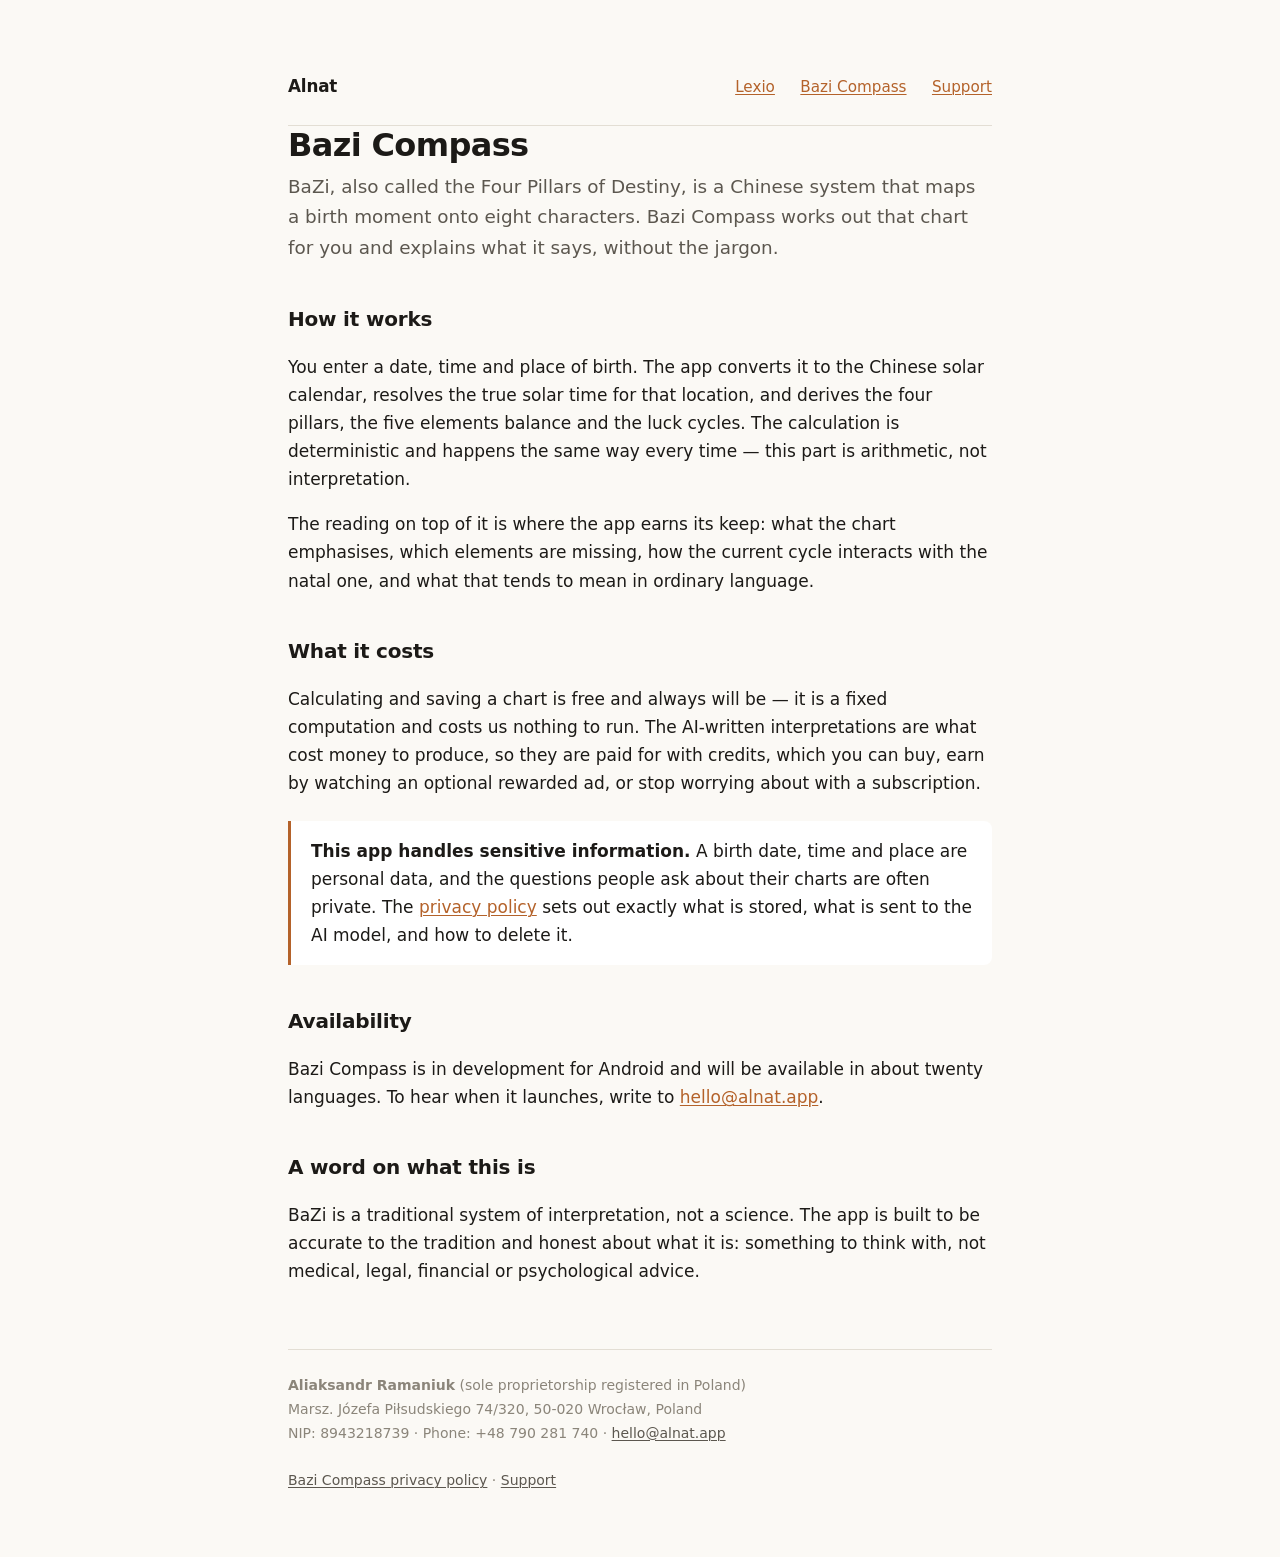
==== bazi/index.html @ 39a7bcdd "Сайт студии Alnat: страницы приложений и политики Статика на GitHub Pages под alnat.app. Сайт нужен " ====
<!DOCTYPE html>
<html lang="en">
<head>
<meta charset="utf-8">
<meta name="viewport" content="width=device-width, initial-scale=1">
<title>Bazi Compass — your Four Pillars chart, explained</title>
<meta name="description" content="Bazi Compass calculates a BaZi (Four Pillars) chart from a birth date and explains it in plain language. The chart is free.">
<link rel="stylesheet" href="/style.css">
</head>
<body>
<div class="wrap">

  <header class="top">
    <a class="brand" href="/">Alnat</a>
    <nav>
      <a href="/lexio/">Lexio</a>
      <a href="/bazi/">Bazi Compass</a>
      <a href="/support/">Support</a>
    </nav>
  </header>

  <h1>Bazi Compass</h1>
  <p class="lead">
    BaZi, also called the Four Pillars of Destiny, is a Chinese system that maps a
    birth moment onto eight characters. Bazi Compass works out that chart for you
    and explains what it says, without the jargon.
  </p>

  <h2>How it works</h2>
  <p>
    You enter a date, time and place of birth. The app converts it to the Chinese
    solar calendar, resolves the true solar time for that location, and derives
    the four pillars, the five elements balance and the luck cycles. The
    calculation is deterministic and happens the same way every time — this part
    is arithmetic, not interpretation.
  </p>
  <p>
    The reading on top of it is where the app earns its keep: what the chart
    emphasises, which elements are missing, how the current cycle interacts with
    the natal one, and what that tends to mean in ordinary language.
  </p>

  <h2>What it costs</h2>
  <p>
    Calculating and saving a chart is free and always will be — it is a fixed
    computation and costs us nothing to run. The AI-written interpretations are
    what cost money to produce, so they are paid for with credits, which you can
    buy, earn by watching an optional rewarded ad, or stop worrying about with a
    subscription.
  </p>

  <div class="note">
    <p>
      <strong>This app handles sensitive information.</strong> A birth date, time
      and place are personal data, and the questions people ask about their charts
      are often private. The <a href="/bazi/privacy/">privacy policy</a> sets out
      exactly what is stored, what is sent to the AI model, and how to delete it.
    </p>
  </div>

  <h2>Availability</h2>
  <p>
    Bazi Compass is in development for Android and will be available in about
    twenty languages. To hear when it launches, write to
    <a href="mailto:hello@alnat.app">hello@alnat.app</a>.
  </p>

  <h2>A word on what this is</h2>
  <p>
    BaZi is a traditional system of interpretation, not a science. The app is
    built to be accurate to the tradition and honest about what it is: something
    to think with, not medical, legal, financial or psychological advice.
  </p>

  <footer class="legal">
    <strong>Aliaksandr Ramaniuk</strong> (sole proprietorship registered in Poland)<br>
    Marsz. Józefa Piłsudskiego 74/320, 50-020 Wrocław, Poland<br>
    NIP: 8943218739 · Phone: +48 790 281 740 · <a href="mailto:hello@alnat.app">hello@alnat.app</a><br>
    <br>
    <a href="/bazi/privacy/">Bazi Compass privacy policy</a> · <a href="/support/">Support</a>
  </footer>

</div>
</body>
</html>
---- style.css ----
/* Alnat — общие стили сайта студии.
   Один файл на все страницы: их семь, и заводить сборку ради этого незачем. */

:root {
  --paper: #fbf9f5;
  --ink: #1c1a17;
  --muted: #5c574f;
  --faint: #8b857a;
  --line: #e3ded4;
  --accent: #b4622a;
  --card: #ffffff;
}

@media (prefers-color-scheme: dark) {
  :root {
    --paper: #161513;
    --ink: #ece8e1;
    --muted: #a8a298;
    --faint: #756f66;
    --line: #2c2a26;
    --accent: #d98246;
    --card: #1e1c19;
  }
}

* { box-sizing: border-box; }

body {
  margin: 0;
  padding: 0 1.25rem;
  background: var(--paper);
  color: var(--ink);
  font-family: system-ui, -apple-system, "Segoe UI", Roboto, sans-serif;
  font-size: 17px;
  line-height: 1.65;
  -webkit-text-size-adjust: 100%;
}

.wrap { max-width: 44rem; margin: 0 auto; padding: 3rem 0 4rem; }

a { color: var(--accent); text-decoration-thickness: 1px; text-underline-offset: 2px; }
a:hover { text-decoration-thickness: 2px; }

h1 { font-size: 2rem; line-height: 1.2; margin: 0 0 .5rem; letter-spacing: -.02em; }
h2 { font-size: 1.25rem; margin: 2.5rem 0 .75rem; letter-spacing: -.01em; }
h3 { font-size: 1rem; margin: 1.75rem 0 .5rem; }

.lead { font-size: 1.15rem; color: var(--muted); margin: 0 0 2rem; }

/* Шапка: имя студии слева, разделы справа. */
header.top {
  display: flex; flex-wrap: wrap; gap: 1rem;
  align-items: baseline; justify-content: space-between;
  padding: 1.5rem 0; border-bottom: 1px solid var(--line);
}
header.top .brand { font-weight: 700; font-size: 1.05rem; color: var(--ink); text-decoration: none; letter-spacing: -.01em; }
header.top nav a { margin-left: 1.25rem; font-size: .95rem; }

/* Карточка приложения на главной. */
.app-card {
  display: block; padding: 1.5rem; margin: 1rem 0;
  background: var(--card); border: 1px solid var(--line); border-radius: 14px;
  text-decoration: none; color: inherit;
}
.app-card:hover { border-color: var(--accent); }
.app-card h3 { margin: 0 0 .35rem; font-size: 1.15rem; color: var(--ink); }
.app-card p { margin: 0; color: var(--muted); font-size: .97rem; }
.app-card .tag { display: inline-block; margin-top: .75rem; font-size: .8rem; color: var(--faint); }

table { border-collapse: collapse; width: 100%; margin: 1rem 0; font-size: .95rem; }
th, td { text-align: left; padding: .6rem .75rem; border-bottom: 1px solid var(--line); vertical-align: top; }
th { color: var(--faint); font-weight: 600; font-size: .85rem; }

/* Врезка для главного утверждения политики. */
.note {
  padding: 1rem 1.25rem; margin: 1.5rem 0;
  border-left: 3px solid var(--accent); background: var(--card);
  border-radius: 0 8px 8px 0;
}
.note p { margin: 0; }

ul { padding-left: 1.25rem; }
li { margin: .4rem 0; }

footer.legal {
  margin-top: 4rem; padding-top: 1.5rem;
  border-top: 1px solid var(--line);
  font-size: .875rem; color: var(--faint); line-height: 1.7;
}
footer.legal a { color: var(--muted); }

.updated { font-size: .875rem; color: var(--faint); margin-top: -1rem; margin-bottom: 2rem; }
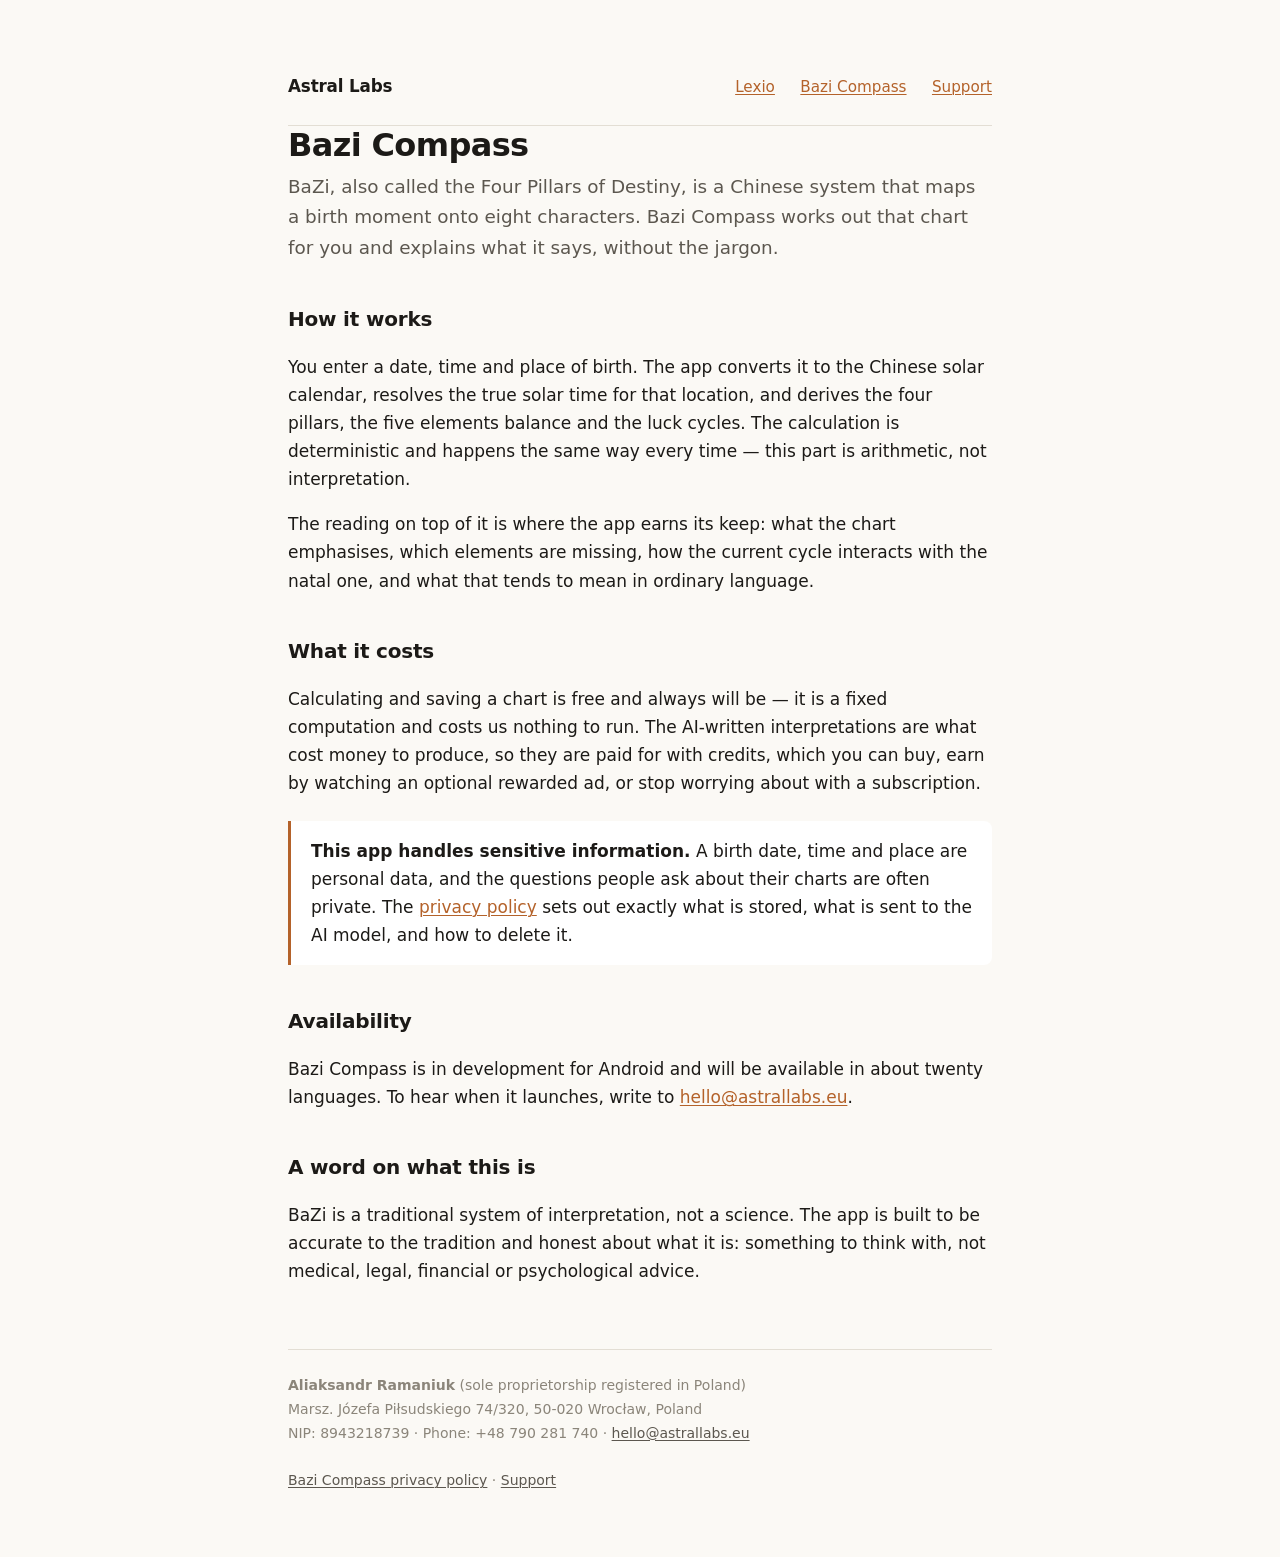
==== commit 3c2de42a: "Студия Astral Labs вместо Alnat: имя, домен astrallabs.eu, почта Имя разработчика в Play уже Astral " ====
--- a/bazi/index.html
+++ b/bazi/index.html
@@ -11,7 +11,7 @@
 <div class="wrap">
 
   <header class="top">
-    <a class="brand" href="/">Alnat</a>
+    <a class="brand" href="/">Astral Labs</a>
     <nav>
       <a href="/lexio/">Lexio</a>
       <a href="/bazi/">Bazi Compass</a>
@@ -62,7 +62,7 @@
   <p>
     Bazi Compass is in development for Android and will be available in about
     twenty languages. To hear when it launches, write to
-    <a href="mailto:hello@alnat.app">hello@alnat.app</a>.
+    <a href="mailto:hello@astrallabs.eu">hello@astrallabs.eu</a>.
   </p>
 
   <h2>A word on what this is</h2>
@@ -75,7 +75,7 @@
   <footer class="legal">
     <strong>Aliaksandr Ramaniuk</strong> (sole proprietorship registered in Poland)<br>
     Marsz. Józefa Piłsudskiego 74/320, 50-020 Wrocław, Poland<br>
-    NIP: 8943218739 · Phone: +48 790 281 740 · <a href="mailto:hello@alnat.app">hello@alnat.app</a><br>
+    NIP: 8943218739 · Phone: +48 790 281 740 · <a href="mailto:hello@astrallabs.eu">hello@astrallabs.eu</a><br>
     <br>
     <a href="/bazi/privacy/">Bazi Compass privacy policy</a> · <a href="/support/">Support</a>
   </footer>
--- a/style.css
+++ b/style.css
@@ -1,4 +1,4 @@
-/* Alnat — общие стили сайта студии.
+/* Astral Labs — общие стили сайта студии.
    Один файл на все страницы: их семь, и заводить сборку ради этого незачем. */
 
 :root {
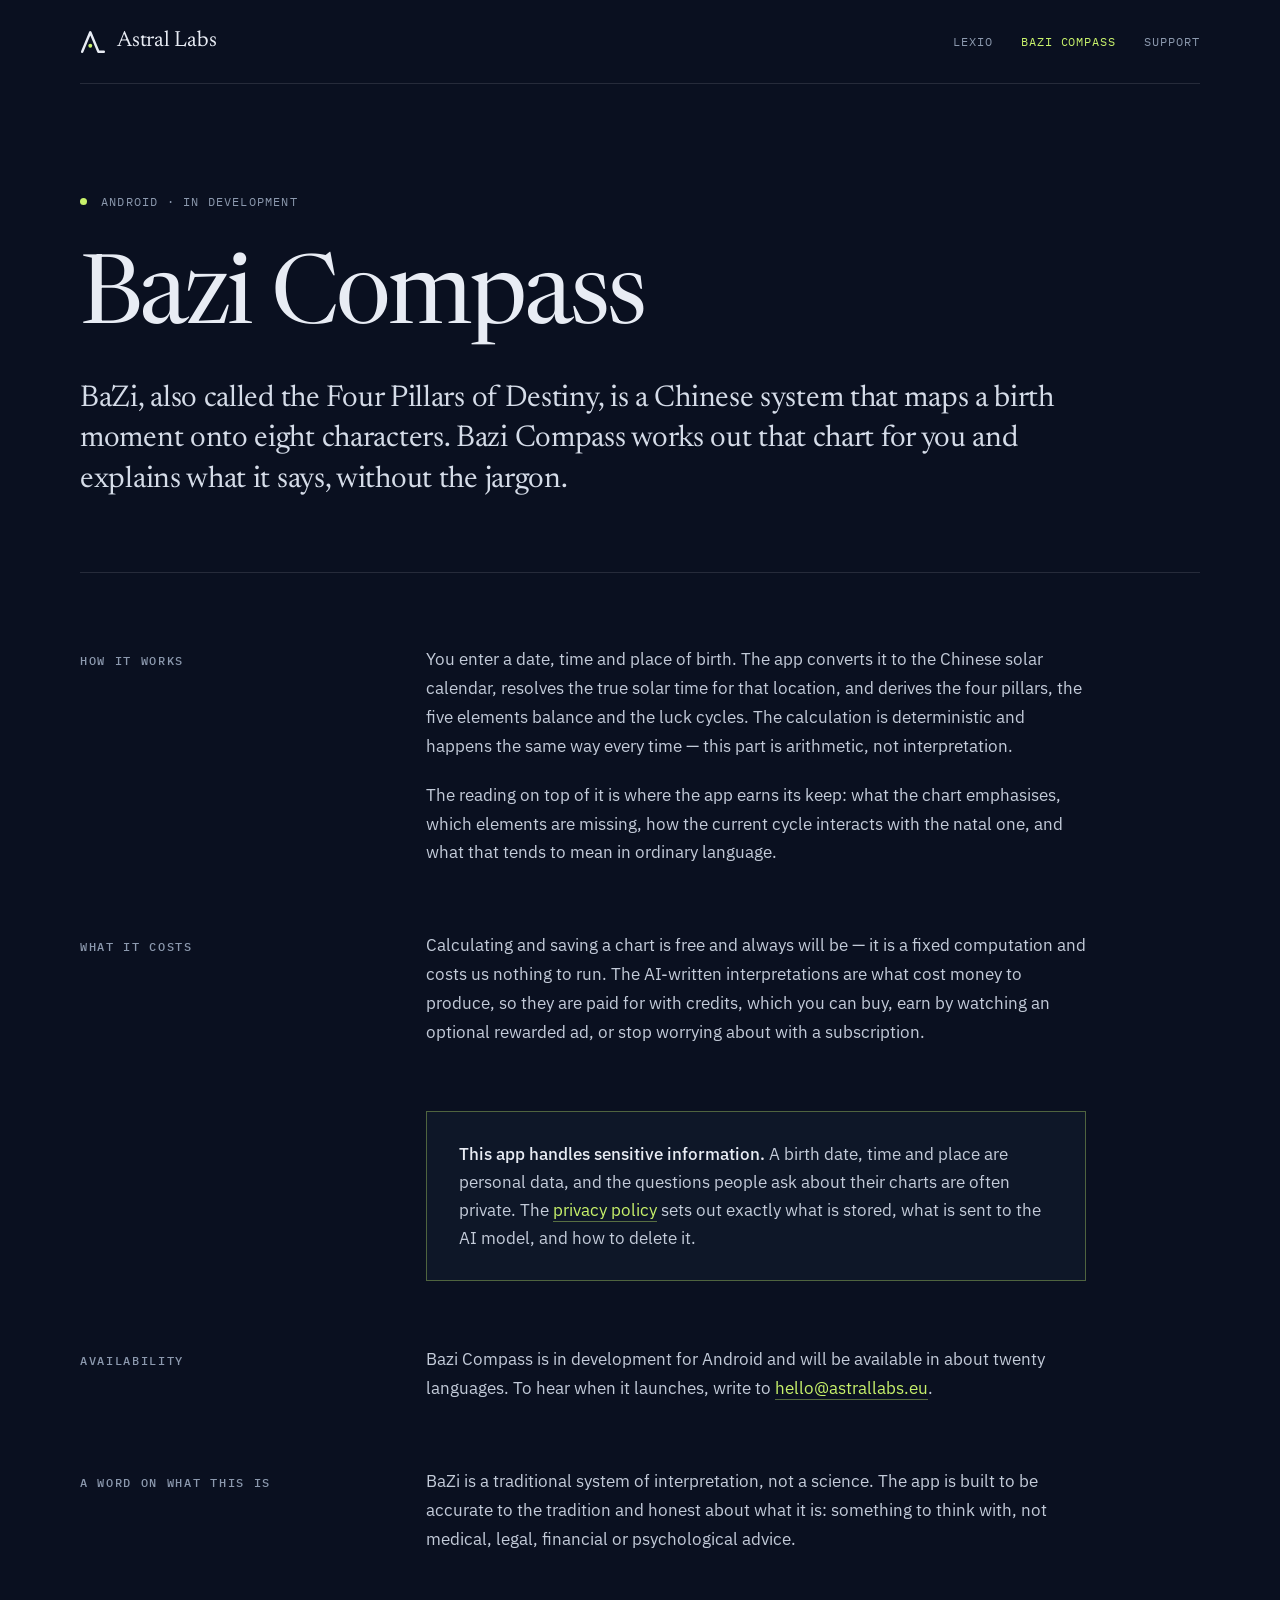
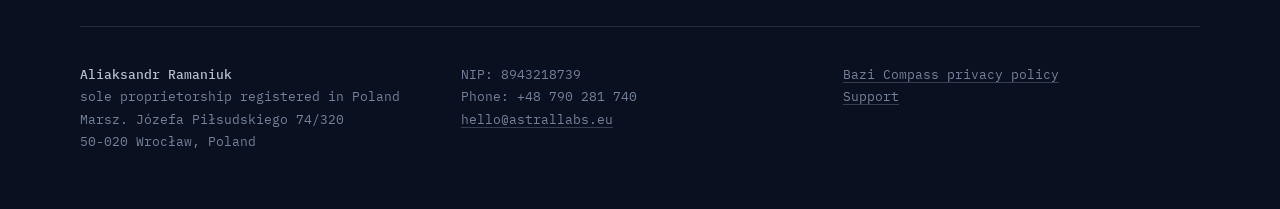
==== commit ce99f5d8: "Внутренние страницы по макетам из Claude Design, style.css убран Lexio, Bazi Compass, поддержка и об" ====
--- a/bazi/index.html
+++ b/bazi/index.html
@@ -5,79 +5,72 @@
 <meta name="viewport" content="width=device-width, initial-scale=1">
 <title>Bazi Compass — your Four Pillars chart, explained</title>
 <meta name="description" content="Bazi Compass calculates a BaZi (Four Pillars) chart from a birth date and explains it in plain language. The chart is free.">
-<link rel="stylesheet" href="/style.css">
+<meta name="theme-color" content="#0A1020">
+<link rel="icon" type="image/svg+xml" href="/favicon.svg">
+<link rel="preconnect" href="https://fonts.googleapis.com">
+<link rel="preconnect" href="https://fonts.gstatic.com" crossorigin>
+<link href="https://fonts.googleapis.com/css2?family=Newsreader:ital,opsz,wght@0,6..72,300;0,6..72,400;1,6..72,300&family=IBM+Plex+Mono:wght@400;500&family=IBM+Plex+Sans:wght@400;500&display=swap" rel="stylesheet">
+<link rel="stylesheet" href="/theme.css">
 </head>
 <body>
 <div class="wrap">
 
   <header class="top">
-    <a class="brand" href="/">Astral Labs</a>
+    <a class="brand" href="/">
+      <svg viewBox="0 0 48 48" fill="none" aria-hidden="true"><path d="M4 42 L19 6 L34 42 H44" stroke="#E8ECF4" stroke-width="4.5" stroke-linecap="round" stroke-linejoin="round"/><circle cx="19" cy="31" r="3.6" fill="#C8F26B"/></svg>
+      <span>Astral Labs</span>
+    </a>
     <nav>
       <a href="/lexio/">Lexio</a>
-      <a href="/bazi/">Bazi Compass</a>
+      <a href="/bazi/" class="active">Bazi Compass</a>
       <a href="/support/">Support</a>
     </nav>
   </header>
 
-  <h1>Bazi Compass</h1>
-  <p class="lead">
-    BaZi, also called the Four Pillars of Destiny, is a Chinese system that maps a
-    birth moment onto eight characters. Bazi Compass works out that chart for you
-    and explains what it says, without the jargon.
-  </p>
+  <section class="page-hero">
+    <p class="eyebrow">Android · in development</p>
+    <h1>Bazi Compass</h1>
+    <p class="tagline" style="max-width:58ch">BaZi, also called the Four Pillars of Destiny, is a Chinese system that maps a birth moment onto eight characters. Bazi Compass works out that chart for you and explains what it says, without the jargon.</p>
+  </section>
 
-  <h2>How it works</h2>
-  <p>
-    You enter a date, time and place of birth. The app converts it to the Chinese
-    solar calendar, resolves the true solar time for that location, and derives
-    the four pillars, the five elements balance and the luck cycles. The
-    calculation is deterministic and happens the same way every time — this part
-    is arithmetic, not interpretation.
-  </p>
-  <p>
-    The reading on top of it is where the app earns its keep: what the chart
-    emphasises, which elements are missing, how the current cycle interacts with
-    the natal one, and what that tends to mean in ordinary language.
-  </p>
+  <article class="doc">
+    <h2 class="label">How it works</h2>
+    <div class="stack">
+      <p>You enter a date, time and place of birth. The app converts it to the Chinese solar calendar, resolves the true solar time for that location, and derives the four pillars, the five elements balance and the luck cycles. The calculation is deterministic and happens the same way every time — this part is arithmetic, not interpretation.</p>
+      <p>The reading on top of it is where the app earns its keep: what the chart emphasises, which elements are missing, how the current cycle interacts with the natal one, and what that tends to mean in ordinary language.</p>
+    </div>
 
-  <h2>What it costs</h2>
-  <p>
-    Calculating and saving a chart is free and always will be — it is a fixed
-    computation and costs us nothing to run. The AI-written interpretations are
-    what cost money to produce, so they are paid for with credits, which you can
-    buy, earn by watching an optional rewarded ad, or stop worrying about with a
-    subscription.
-  </p>
+    <h2 class="label">What it costs</h2>
+    <p>Calculating and saving a chart is free and always will be — it is a fixed computation and costs us nothing to run. The AI-written interpretations are what cost money to produce, so they are paid for with credits, which you can buy, earn by watching an optional rewarded ad, or stop worrying about with a subscription.</p>
 
-  <div class="note">
-    <p>
-      <strong>This app handles sensitive information.</strong> A birth date, time
-      and place are personal data, and the questions people ask about their charts
-      are often private. The <a href="/bazi/privacy/">privacy policy</a> sets out
-      exactly what is stored, what is sent to the AI model, and how to delete it.
-    </p>
-  </div>
+    <div class="spacer"></div>
+    <div class="callout">
+      <strong>This app handles sensitive information.</strong> A birth date, time and place are personal data, and the questions people ask about their charts are often private. The <a href="/bazi/privacy/">privacy policy</a> sets out exactly what is stored, what is sent to the AI model, and how to delete it.
+    </div>
 
-  <h2>Availability</h2>
-  <p>
-    Bazi Compass is in development for Android and will be available in about
-    twenty languages. To hear when it launches, write to
-    <a href="mailto:hello@astrallabs.eu">hello@astrallabs.eu</a>.
-  </p>
+    <h2 class="label">Availability</h2>
+    <p>Bazi Compass is in development for Android and will be available in about twenty languages. To hear when it launches, write to <a href="mailto:hello@astrallabs.eu">hello@astrallabs.eu</a>.</p>
 
-  <h2>A word on what this is</h2>
-  <p>
-    BaZi is a traditional system of interpretation, not a science. The app is
-    built to be accurate to the tradition and honest about what it is: something
-    to think with, not medical, legal, financial or psychological advice.
-  </p>
+    <h2 class="label">A word on what this is</h2>
+    <p>BaZi is a traditional system of interpretation, not a science. The app is built to be accurate to the tradition and honest about what it is: something to think with, not medical, legal, financial or psychological advice.</p>
+  </article>
 
   <footer class="legal">
-    <strong>Aliaksandr Ramaniuk</strong> (sole proprietorship registered in Poland)<br>
-    Marsz. Józefa Piłsudskiego 74/320, 50-020 Wrocław, Poland<br>
-    NIP: 8943218739 · Phone: +48 790 281 740 · <a href="mailto:hello@astrallabs.eu">hello@astrallabs.eu</a><br>
-    <br>
-    <a href="/bazi/privacy/">Bazi Compass privacy policy</a> · <a href="/support/">Support</a>
+    <div>
+      <strong>Aliaksandr Ramaniuk</strong><br>
+      sole proprietorship registered in Poland<br>
+      Marsz. Józefa Piłsudskiego 74/320<br>
+      50-020 Wrocław, Poland
+    </div>
+    <div>
+      NIP: 8943218739<br>
+      Phone: +48 790 281 740<br>
+      <a href="mailto:hello@astrallabs.eu">hello@astrallabs.eu</a>
+    </div>
+    <div>
+      <a href="/bazi/privacy/">Bazi Compass privacy policy</a><br>
+      <a href="/support/">Support</a>
+    </div>
   </footer>
 
 </div>
--- a/theme.css
+++ b/theme.css
@@ -0,0 +1,249 @@
+/* Astral Labs — тема из Claude Design (проект «Astral Labs», Home).
+   Тёмно-синяя основа, Newsreader для заголовков, IBM Plex Sans для текста,
+   IBM Plex Mono для подписей. Страницы переезжают на неё по одной;
+   те, что ещё на style.css, эту таблицу не подключают. */
+
+:root {
+  --bg: #0A1020;
+  --bg-raised: #0E1728;
+  --bg-hover: #111C31;
+  --ink: #E8ECF4;
+  --ink-soft: #D5DCE8;
+  --muted: #B4BECE;
+  --muted-2: #9FAABC;
+  --label: #8C99AE;
+  --faint: #75819A;
+  --line: rgba(232,236,244,0.12);
+  --line-soft: rgba(232,236,244,0.08);
+  --accent: #C8F26B;
+  --accent-hover: #DCFF8F;
+  --serif: Newsreader, Georgia, "Times New Roman", serif;
+  --sans: "IBM Plex Sans", system-ui, -apple-system, "Segoe UI", Roboto, sans-serif;
+  --mono: "IBM Plex Mono", ui-monospace, SFMono-Regular, Menlo, monospace;
+}
+
+* { box-sizing: border-box; }
+html, body { margin: 0; padding: 0; background: var(--bg); }
+body {
+  color: var(--ink);
+  font-family: var(--sans);
+  font-size: 17px;
+  line-height: 1.6;
+  padding: 0 40px;
+  -webkit-text-size-adjust: 100%;
+}
+a { color: var(--ink); }
+a:hover { color: var(--accent); }
+::selection { background: var(--accent); color: var(--bg); }
+
+.wrap { max-width: 1120px; margin: 0 auto; }
+
+/* Моноширинная подпись раздела. */
+.label {
+  margin: 0;
+  font-family: var(--mono);
+  font-size: 12px;
+  font-weight: 500;
+  letter-spacing: 0.14em;
+  text-transform: uppercase;
+  color: var(--label);
+}
+
+/* Шапка. */
+header.top {
+  display: flex; align-items: center; justify-content: space-between; gap: 32px;
+  padding: 24px 0; border-bottom: 1px solid var(--line);
+}
+header.top .brand {
+  display: flex; align-items: center; gap: 11px;
+  font-family: var(--serif); font-size: 22px; letter-spacing: -0.01em;
+  text-decoration: none; color: var(--ink);
+}
+header.top .brand svg { width: 26px; height: 26px; flex: none; }
+header.top nav {
+  display: flex; gap: 28px; flex-wrap: wrap;
+  font-family: var(--mono); font-size: 12px; letter-spacing: 0.08em; text-transform: uppercase;
+}
+header.top nav a { text-decoration: none; color: var(--label); }
+header.top nav a:hover { color: var(--accent); }
+
+/* Первый экран. */
+.hero { padding: 112px 0 96px; display: grid; gap: 48px; }
+.eyebrow {
+  display: flex; align-items: center; gap: 14px;
+  font-family: var(--mono); font-size: 12px; letter-spacing: 0.1em; text-transform: uppercase; color: var(--label);
+}
+.eyebrow::before { content: ""; width: 7px; height: 7px; background: var(--accent); border-radius: 50%; display: block; }
+.hero h1 {
+  margin: 0; font-family: var(--serif); font-weight: 400;
+  font-size: clamp(46px, 7.2vw, 104px); line-height: 0.98; letter-spacing: -0.025em;
+  max-width: 16ch; text-wrap: balance;
+}
+.hero .lead, .intro { margin: 0; max-width: 56ch; font-size: 19px; line-height: 1.6; color: var(--muted); text-wrap: pretty; }
+.actions { display: flex; gap: 16px; flex-wrap: wrap; align-items: center; }
+.btn {
+  font-family: var(--mono); font-size: 13px; letter-spacing: 0.06em; text-transform: uppercase;
+  padding: 14px 22px; text-decoration: none;
+}
+.btn.primary { background: var(--accent); color: var(--bg); }
+.btn.primary:hover { background: var(--accent-hover); color: var(--bg); }
+.btn.ghost { color: var(--ink); border: 1px solid rgba(232,236,244,0.22); }
+.btn.ghost:hover { border-color: var(--accent); color: var(--accent); }
+
+/* Разделы. */
+section.block { padding: 72px 0; border-top: 1px solid var(--line); }
+section.block .label { margin-bottom: 56px; }
+section.split {
+  display: grid; grid-template-columns: minmax(200px, 1fr) minmax(0, 2.4fr); gap: 48px;
+}
+section.split .label { margin-bottom: 0; }
+
+/* Услуги: колонки, разделённые тонкой линией. */
+.services {
+  display: grid; grid-template-columns: repeat(auto-fit, minmax(260px, 1fr));
+  gap: 1px; background: var(--line);
+}
+.services > section { background: var(--bg); padding: 0 32px 8px; }
+.services > section:first-child { padding-left: 0; }
+.services > section:last-child { padding-right: 0; }
+.num { font-family: var(--mono); font-size: 12px; color: var(--accent); letter-spacing: 0.1em; margin-bottom: 20px; }
+.services h3 { margin: 0 0 16px; font-family: var(--serif); font-weight: 400; font-size: 32px; letter-spacing: -0.01em; }
+.services p { margin: 0; font-size: 15.5px; line-height: 1.65; color: var(--muted-2); text-wrap: pretty; }
+
+/* Принципы: нумерованный список. */
+.principles { margin: 0; padding: 0; list-style: none; display: grid; gap: 24px; max-width: 64ch; }
+.principles li {
+  display: grid; grid-template-columns: 32px 1fr; gap: 8px;
+  font-size: 17px; line-height: 1.6; color: var(--ink-soft); text-wrap: pretty;
+  border-bottom: 1px solid var(--line-soft); padding-bottom: 24px;
+}
+.principles li:last-child { border-bottom: 0; padding-bottom: 0; }
+.principles .num { margin: 0; padding-top: 6px; }
+
+/* Продукты. */
+.products { display: grid; gap: 20px; grid-template-columns: repeat(auto-fit, minmax(320px, 1fr)); }
+.app-card {
+  display: flex; flex-direction: column; gap: 16px;
+  text-decoration: none; color: var(--ink);
+  background: var(--bg-raised); border: 1px solid var(--line); padding: 36px;
+}
+.app-card:hover { border-color: var(--accent); background: var(--bg-hover); color: var(--ink); }
+.app-card h3 { margin: 0; font-family: var(--serif); font-weight: 400; font-size: 36px; letter-spacing: -0.015em; }
+.app-card p { margin: 0; font-size: 16px; line-height: 1.65; color: var(--muted-2); text-wrap: pretty; flex: 1; }
+.app-card .tag {
+  font-family: var(--mono); font-size: 11.5px; letter-spacing: 0.08em; text-transform: uppercase;
+  color: var(--accent); border: 1px solid rgba(200,242,107,0.35); padding: 6px 10px; align-self: flex-start;
+}
+
+/* Контакт. */
+section.contact { padding: 96px 0; }
+.contact-body { display: grid; gap: 32px; }
+.contact-body .pitch {
+  margin: 0; max-width: 54ch; font-family: var(--serif);
+  font-size: clamp(24px, 2.6vw, 34px); line-height: 1.35; letter-spacing: -0.01em; color: var(--ink); text-wrap: pretty;
+}
+.contact-body .email {
+  font-family: var(--mono); font-size: clamp(18px, 2.2vw, 26px); color: var(--accent);
+  text-decoration: none; border-bottom: 1px solid rgba(200,242,107,0.4);
+}
+.contact-body .email:hover { border-bottom-color: var(--accent); }
+.contact-body .aside { margin: 0; max-width: 54ch; font-size: 16px; line-height: 1.65; color: var(--muted-2); text-wrap: pretty; }
+
+/* Подвал с реквизитами. */
+footer.legal {
+  padding: 36px 0 56px; border-top: 1px solid var(--line);
+  display: grid; grid-template-columns: repeat(auto-fit, minmax(240px, 1fr)); gap: 24px;
+  font-family: var(--mono); font-size: 12.5px; line-height: 1.8; color: var(--faint);
+}
+footer.legal strong { color: var(--muted); font-weight: 500; }
+footer.legal a { color: var(--faint); text-decoration: none; border-bottom: 1px solid rgba(117,129,154,0.4); }
+footer.legal a:hover { color: var(--accent); border-bottom-color: var(--accent); }
+
+/* Узкие экраны. */
+@media (max-width: 720px) {
+  body { padding: 0 20px; }
+  header.top { flex-direction: column; align-items: flex-start; gap: 16px; }
+  header.top nav { gap: 18px; }
+  .hero { padding: 64px 0 56px; gap: 32px; }
+  section.block { padding: 48px 0; }
+  section.block .label { margin-bottom: 32px; }
+  section.split { grid-template-columns: minmax(0, 1fr); gap: 24px; }
+  .services > section { padding: 24px 0 8px; }
+  section.contact { padding: 64px 0; }
+}
+
+/* ---- Внутренние страницы: продукт, поддержка, политики ---- */
+:root { --text: #C3CBD9; }
+header.top nav a.active { color: var(--accent); }
+
+/* Заголовок страницы. */
+.page-hero { padding: 96px 0 72px; border-bottom: 1px solid var(--line); display: grid; gap: 32px; }
+.page-hero h1 {
+  margin: 0; font-family: var(--serif); font-weight: 400;
+  font-size: clamp(52px, 7.5vw, 104px); line-height: 0.95; letter-spacing: -0.03em; text-wrap: balance;
+}
+.page-hero h1.xl { font-size: clamp(56px, 8vw, 112px); }
+.page-hero .tagline {
+  margin: 0; max-width: 56ch; font-family: var(--serif);
+  font-size: clamp(22px, 2.4vw, 30px); line-height: 1.35; letter-spacing: -0.01em; color: var(--ink-soft); text-wrap: pretty;
+}
+.page-hero.doc-hero { padding: 80px 0 64px; gap: 28px; }
+.page-hero.doc-hero h1 { font-size: clamp(40px, 5.5vw, 72px); line-height: 1.02; letter-spacing: -0.025em; }
+.meta { font-family: var(--mono); font-size: 12px; letter-spacing: 0.1em; text-transform: uppercase; color: var(--label); }
+
+/* Ссылка в тексте: лаймовая с тонким подчёркиванием. */
+.doc a, .page-hero a, .callout a { color: var(--accent); text-decoration: none; border-bottom: 1px solid rgba(200,242,107,0.4); }
+.doc a:hover, .page-hero a:hover, .callout a:hover { border-bottom-color: var(--accent); }
+
+/* Врезка с главным утверждением. */
+.callout {
+  max-width: 66ch; border: 1px solid rgba(200,242,107,0.35); background: var(--bg-raised);
+  padding: 28px 32px; font-size: 17px; line-height: 1.65; color: var(--text); text-wrap: pretty;
+}
+.callout strong, .doc strong { color: var(--ink); font-weight: 500; }
+
+/* Статья: подпись слева, содержание справа. */
+article.doc {
+  display: grid; grid-template-columns: minmax(180px, 1fr) minmax(0, 2.6fr);
+  column-gap: 48px; row-gap: 64px; padding: 72px 0;
+}
+article.doc.tight { row-gap: 56px; padding: 64px 0; }
+article.doc > .label { padding-top: 6px; }
+.doc p { margin: 0; max-width: 66ch; font-size: 17px; line-height: 1.7; color: var(--text); text-wrap: pretty; }
+.doc .stack { display: grid; gap: 20px; max-width: 66ch; }
+.doc .stack.loose { gap: 28px; }
+.doc .stack.wide { gap: 36px; }
+.doc .stack .callout { max-width: none; }
+.doc h3 { margin: 0; font-family: var(--serif); font-weight: 400; font-size: 26px; letter-spacing: -0.01em; color: var(--ink); }
+.doc .sub { display: grid; gap: 12px; }
+.doc .principles li { color: var(--text); }
+.doc .principles.compact { gap: 20px; }
+.doc .principles.compact li { padding-bottom: 20px; }
+.doc .principles.dense { gap: 18px; }
+.doc .principles.dense li { padding-bottom: 18px; }
+.doc .principles.plain li { display: block; }
+.bullets { margin: 0; padding-left: 20px; display: grid; gap: 8px; font-size: 17px; line-height: 1.6; color: var(--text); }
+.bullets li { margin: 0; }
+
+/* Таблица. */
+.doc table { border-collapse: collapse; width: 100%; font-size: 15.5px; line-height: 1.55; color: var(--text); }
+.doc th {
+  text-align: left; font-family: var(--mono); font-size: 11.5px; font-weight: 500;
+  letter-spacing: 0.1em; text-transform: uppercase; color: var(--label);
+  padding: 0 16px 12px 0; border-bottom: 1px solid rgba(232,236,244,0.2); vertical-align: bottom;
+}
+.doc th:last-child { padding-right: 0; }
+.doc td { padding: 14px 16px 14px 0; border-bottom: 1px solid var(--line-soft); vertical-align: top; }
+.doc td:last-child { padding-right: 0; }
+.doc td.key { width: 45%; }
+.doc td.key.half { width: 50%; }
+
+@media (max-width: 720px) {
+  .page-hero { padding: 56px 0 40px; gap: 20px; }
+  .page-hero.doc-hero { padding: 48px 0 36px; }
+  article.doc, article.doc.tight { grid-template-columns: minmax(0, 1fr); row-gap: 16px; padding: 40px 0; }
+  article.doc > .label { margin-top: 32px; padding-top: 0; }
+  article.doc > .label:first-child { margin-top: 0; }
+  .spacer { display: none; }
+  .callout { padding: 20px 22px; }
+}
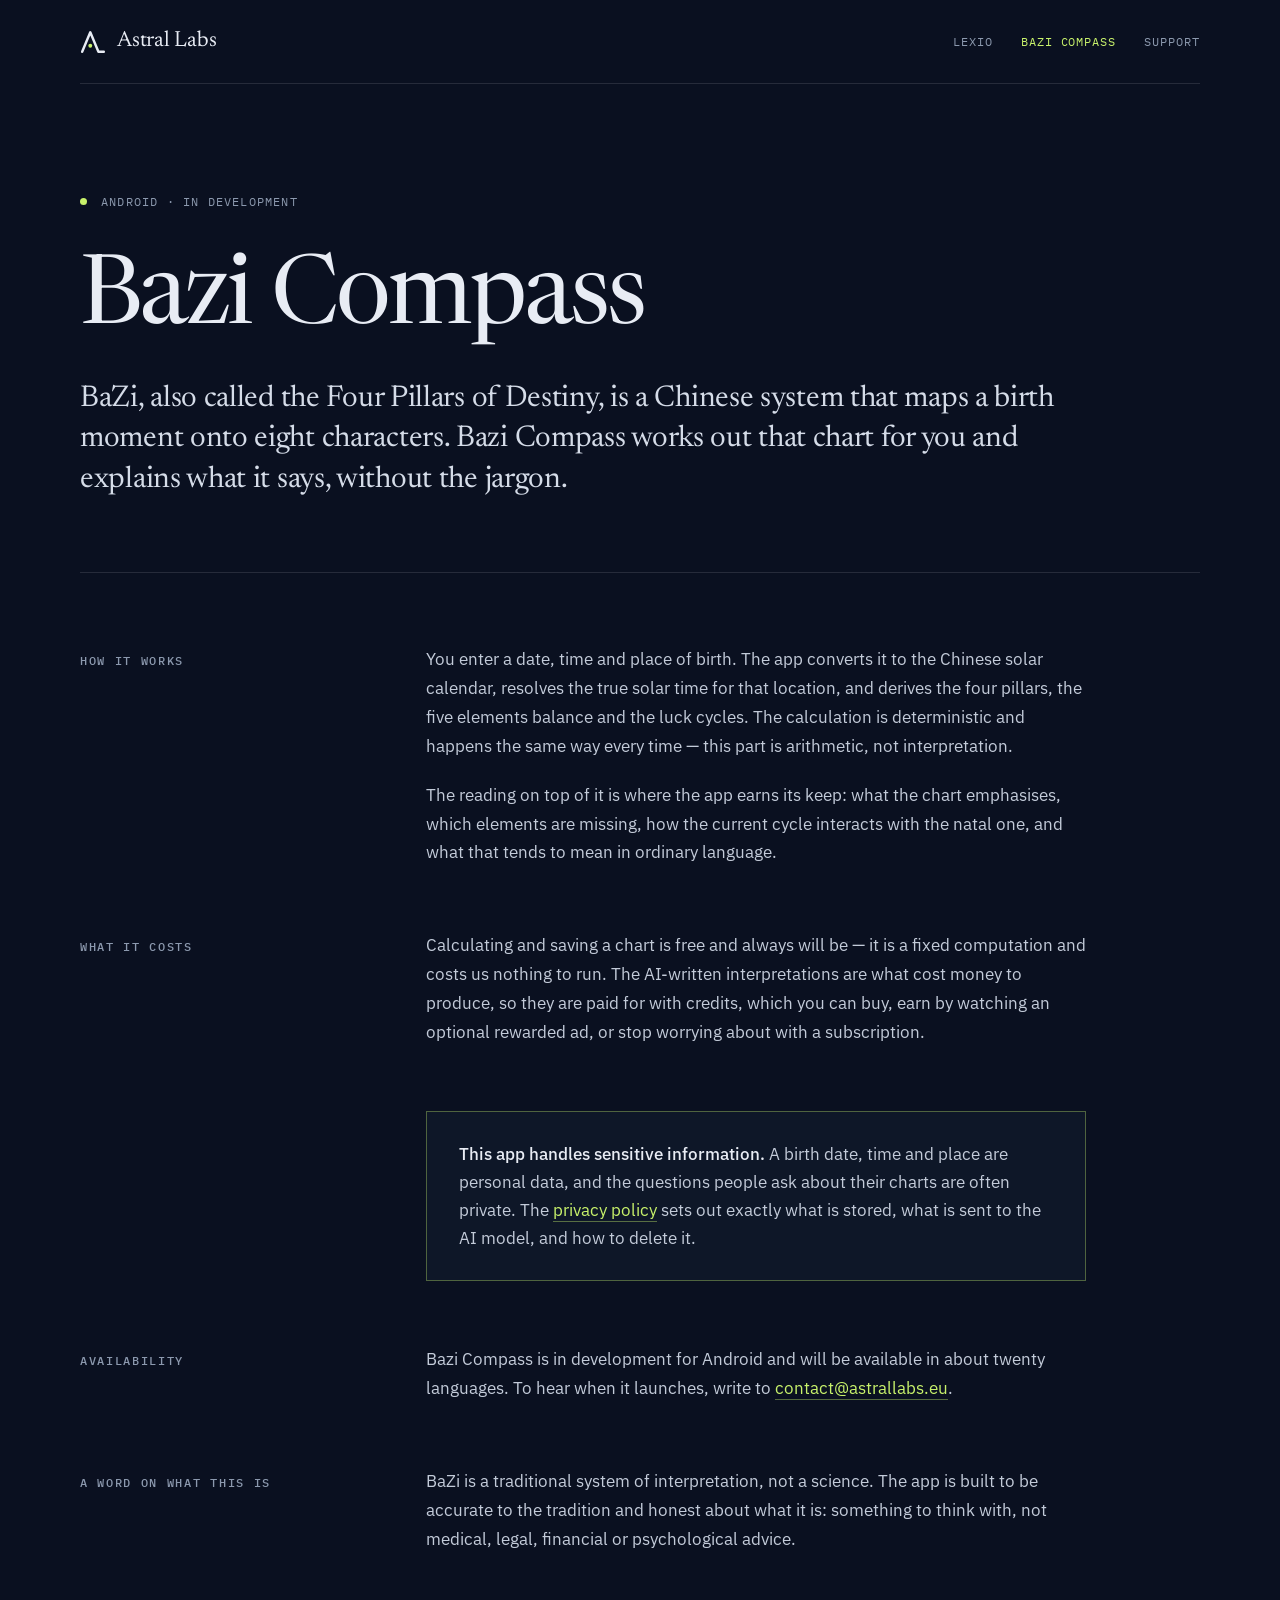
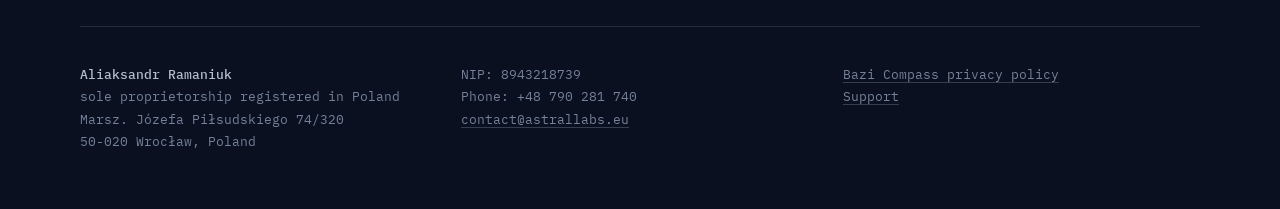
==== commit 61b87af2: "Контактный адрес contact@ вместо hello@ Нейтральнее для ревьюера Google и заказчика; hello@ и suppor" ====
--- a/bazi/index.html
+++ b/bazi/index.html
@@ -49,7 +49,7 @@
     </div>
 
     <h2 class="label">Availability</h2>
-    <p>Bazi Compass is in development for Android and will be available in about twenty languages. To hear when it launches, write to <a href="mailto:hello@astrallabs.eu">hello@astrallabs.eu</a>.</p>
+    <p>Bazi Compass is in development for Android and will be available in about twenty languages. To hear when it launches, write to <a href="mailto:contact@astrallabs.eu">contact@astrallabs.eu</a>.</p>
 
     <h2 class="label">A word on what this is</h2>
     <p>BaZi is a traditional system of interpretation, not a science. The app is built to be accurate to the tradition and honest about what it is: something to think with, not medical, legal, financial or psychological advice.</p>
@@ -65,7 +65,7 @@
     <div>
       NIP: 8943218739<br>
       Phone: +48 790 281 740<br>
-      <a href="mailto:hello@astrallabs.eu">hello@astrallabs.eu</a>
+      <a href="mailto:contact@astrallabs.eu">contact@astrallabs.eu</a>
     </div>
     <div>
       <a href="/bazi/privacy/">Bazi Compass privacy policy</a><br>
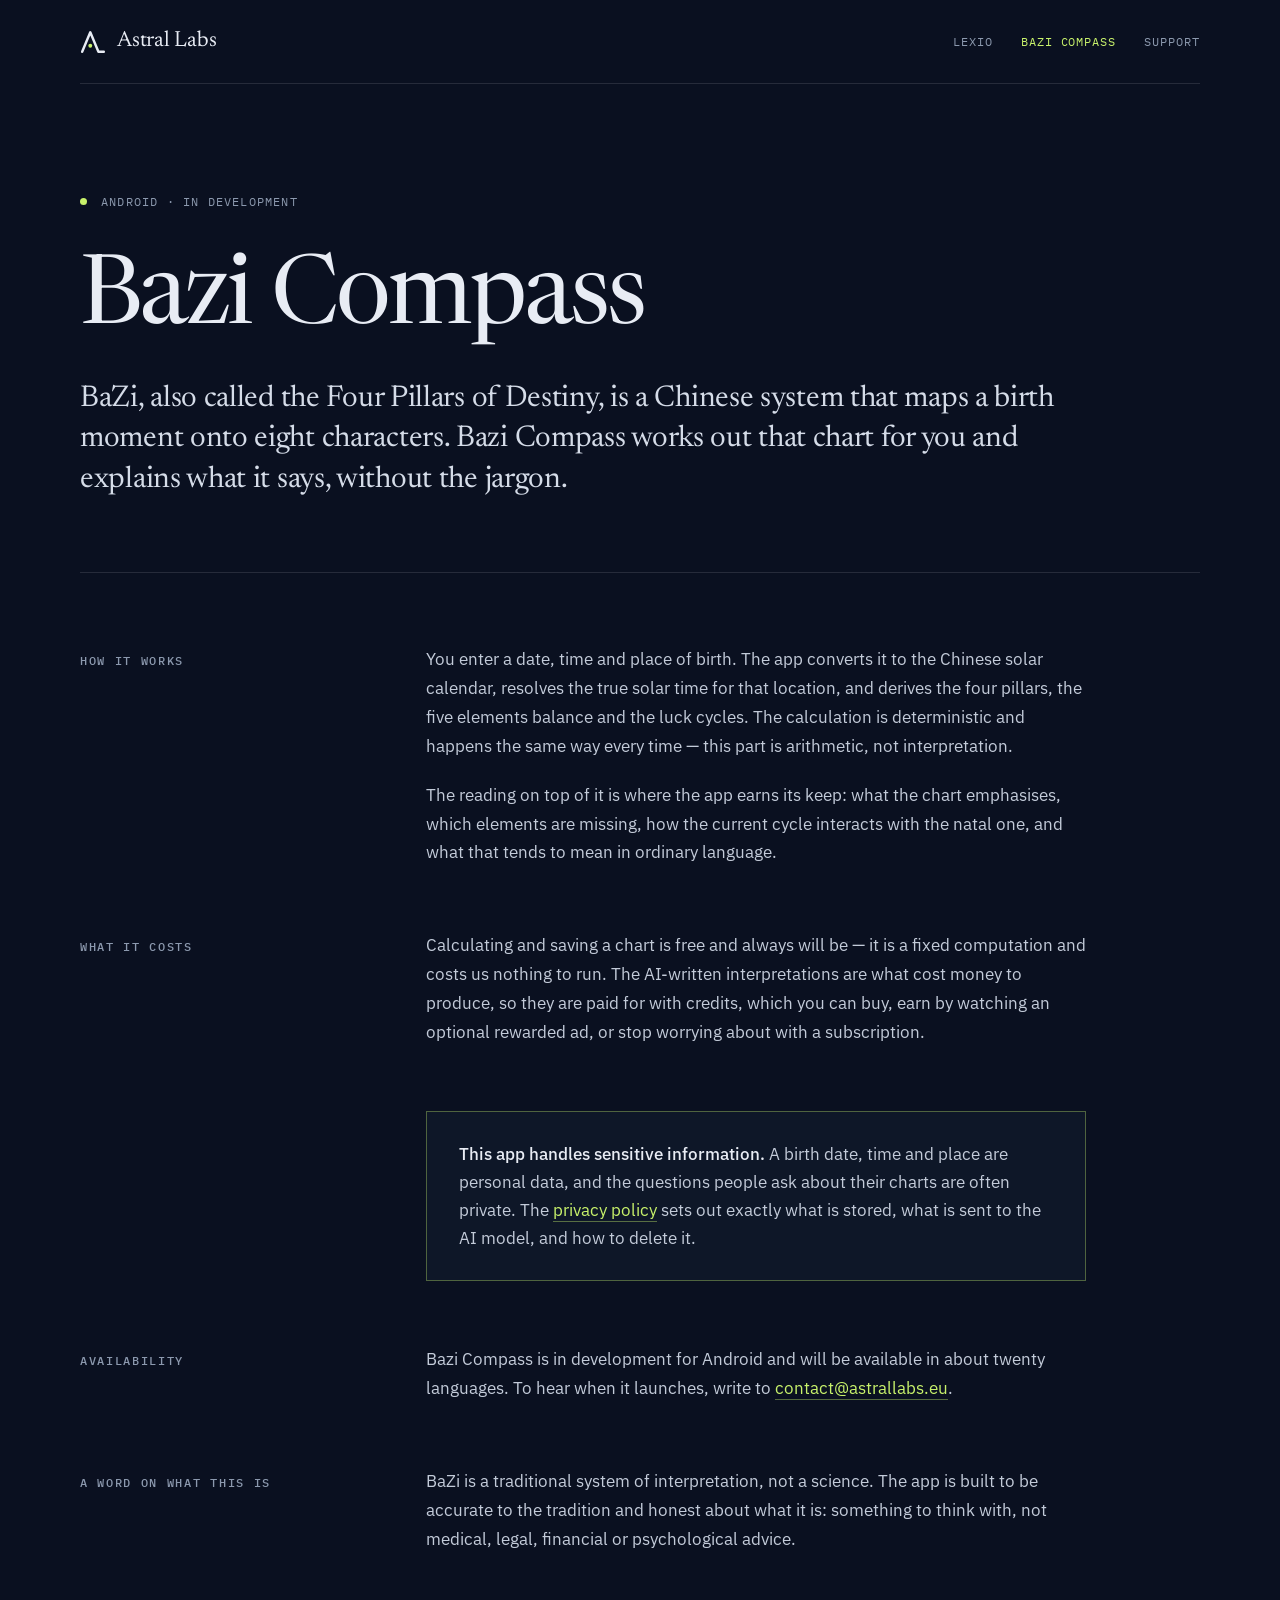
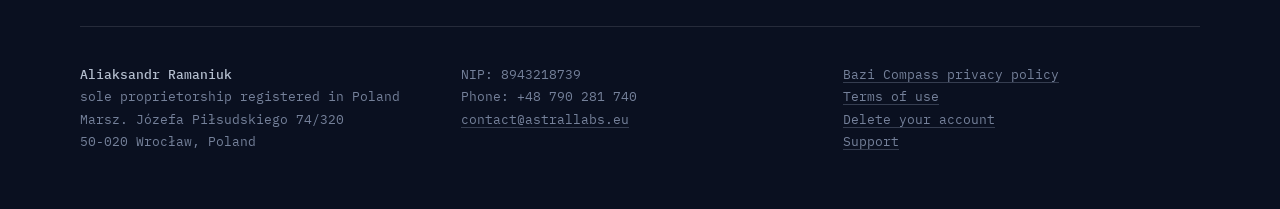
==== commit 151e61fe: "Страницы условий и удаления аккаунта Bazi Compass, политика дополнена" ====
--- a/bazi/index.html
+++ b/bazi/index.html
@@ -69,6 +69,8 @@
     </div>
     <div>
       <a href="/bazi/privacy/">Bazi Compass privacy policy</a><br>
+      <a href="/bazi/terms/">Terms of use</a><br>
+      <a href="/bazi/delete-account/">Delete your account</a><br>
       <a href="/support/">Support</a>
     </div>
   </footer>
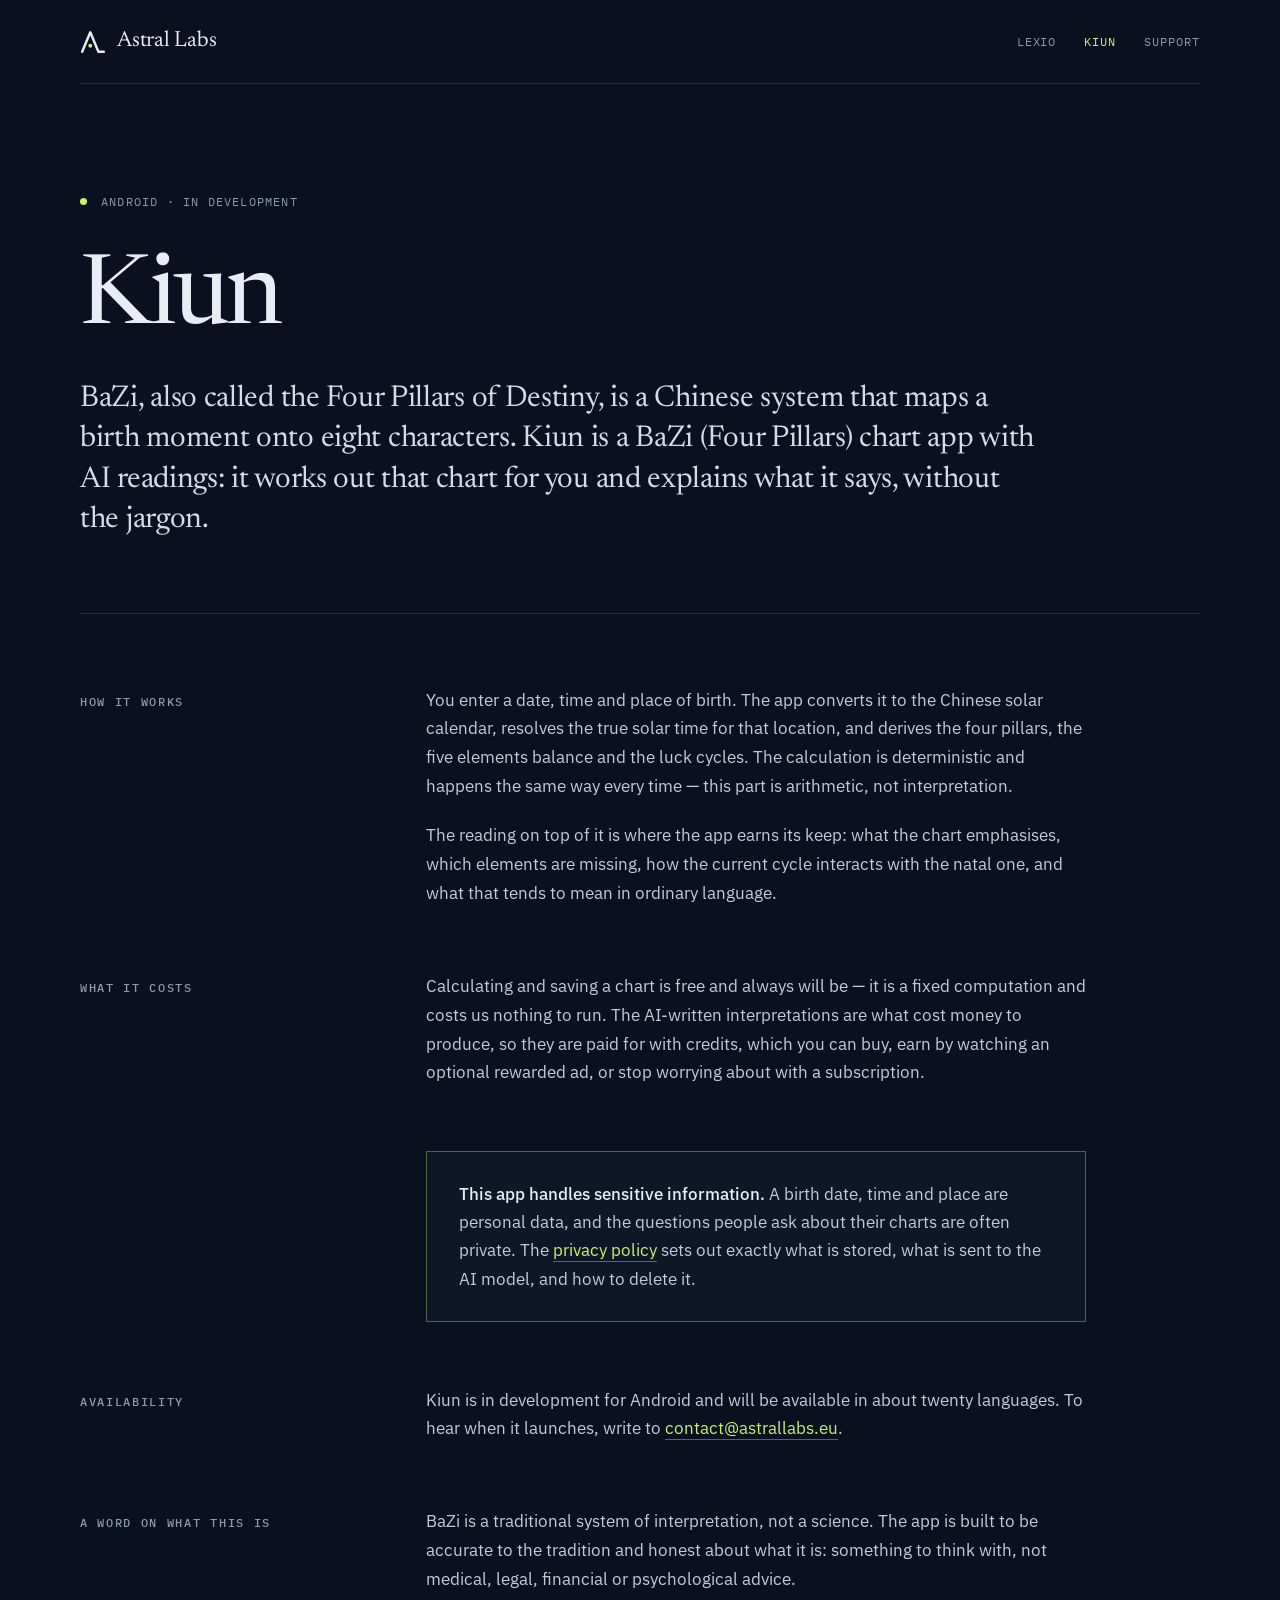
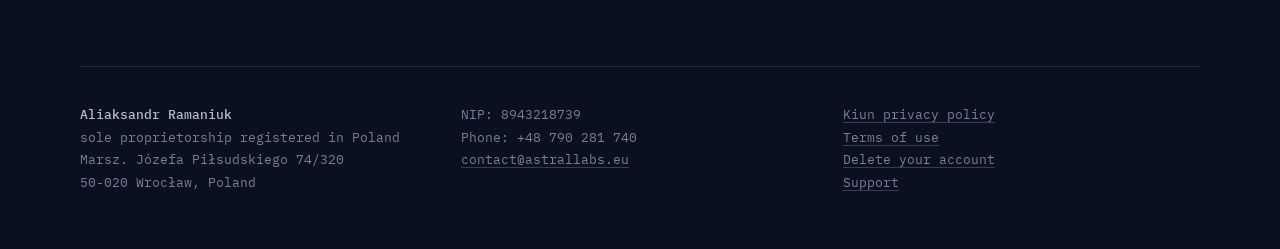
==== commit 9830cb4f: "Сайт: продукт переименован в Kiun" ====
--- a/bazi/index.html
+++ b/bazi/index.html
@@ -3,8 +3,8 @@
 <head>
 <meta charset="utf-8">
 <meta name="viewport" content="width=device-width, initial-scale=1">
-<title>Bazi Compass — your Four Pillars chart, explained</title>
-<meta name="description" content="Bazi Compass calculates a BaZi (Four Pillars) chart from a birth date and explains it in plain language. The chart is free.">
+<title>Kiun — BaZi (Four Pillars) chart with AI readings</title>
+<meta name="description" content="Kiun calculates a BaZi (Four Pillars) chart from a birth date and explains it in plain language. The chart is free.">
 <meta name="theme-color" content="#0A1020">
 <link rel="icon" type="image/svg+xml" href="/favicon.svg">
 <link rel="preconnect" href="https://fonts.googleapis.com">
@@ -22,15 +22,15 @@
     </a>
     <nav>
       <a href="/lexio/">Lexio</a>
-      <a href="/bazi/" class="active">Bazi Compass</a>
+      <a href="/bazi/" class="active">Kiun</a>
       <a href="/support/">Support</a>
     </nav>
   </header>
 
   <section class="page-hero">
     <p class="eyebrow">Android · in development</p>
-    <h1>Bazi Compass</h1>
-    <p class="tagline" style="max-width:58ch">BaZi, also called the Four Pillars of Destiny, is a Chinese system that maps a birth moment onto eight characters. Bazi Compass works out that chart for you and explains what it says, without the jargon.</p>
+    <h1>Kiun</h1>
+    <p class="tagline" style="max-width:58ch">BaZi, also called the Four Pillars of Destiny, is a Chinese system that maps a birth moment onto eight characters. Kiun is a BaZi (Four Pillars) chart app with AI readings: it works out that chart for you and explains what it says, without the jargon.</p>
   </section>
 
   <article class="doc">
@@ -49,7 +49,7 @@
     </div>
 
     <h2 class="label">Availability</h2>
-    <p>Bazi Compass is in development for Android and will be available in about twenty languages. To hear when it launches, write to <a href="mailto:contact@astrallabs.eu">contact@astrallabs.eu</a>.</p>
+    <p>Kiun is in development for Android and will be available in about twenty languages. To hear when it launches, write to <a href="mailto:contact@astrallabs.eu">contact@astrallabs.eu</a>.</p>
 
     <h2 class="label">A word on what this is</h2>
     <p>BaZi is a traditional system of interpretation, not a science. The app is built to be accurate to the tradition and honest about what it is: something to think with, not medical, legal, financial or psychological advice.</p>
@@ -68,7 +68,7 @@
       <a href="mailto:contact@astrallabs.eu">contact@astrallabs.eu</a>
     </div>
     <div>
-      <a href="/bazi/privacy/">Bazi Compass privacy policy</a><br>
+      <a href="/bazi/privacy/">Kiun privacy policy</a><br>
       <a href="/bazi/terms/">Terms of use</a><br>
       <a href="/bazi/delete-account/">Delete your account</a><br>
       <a href="/support/">Support</a>
